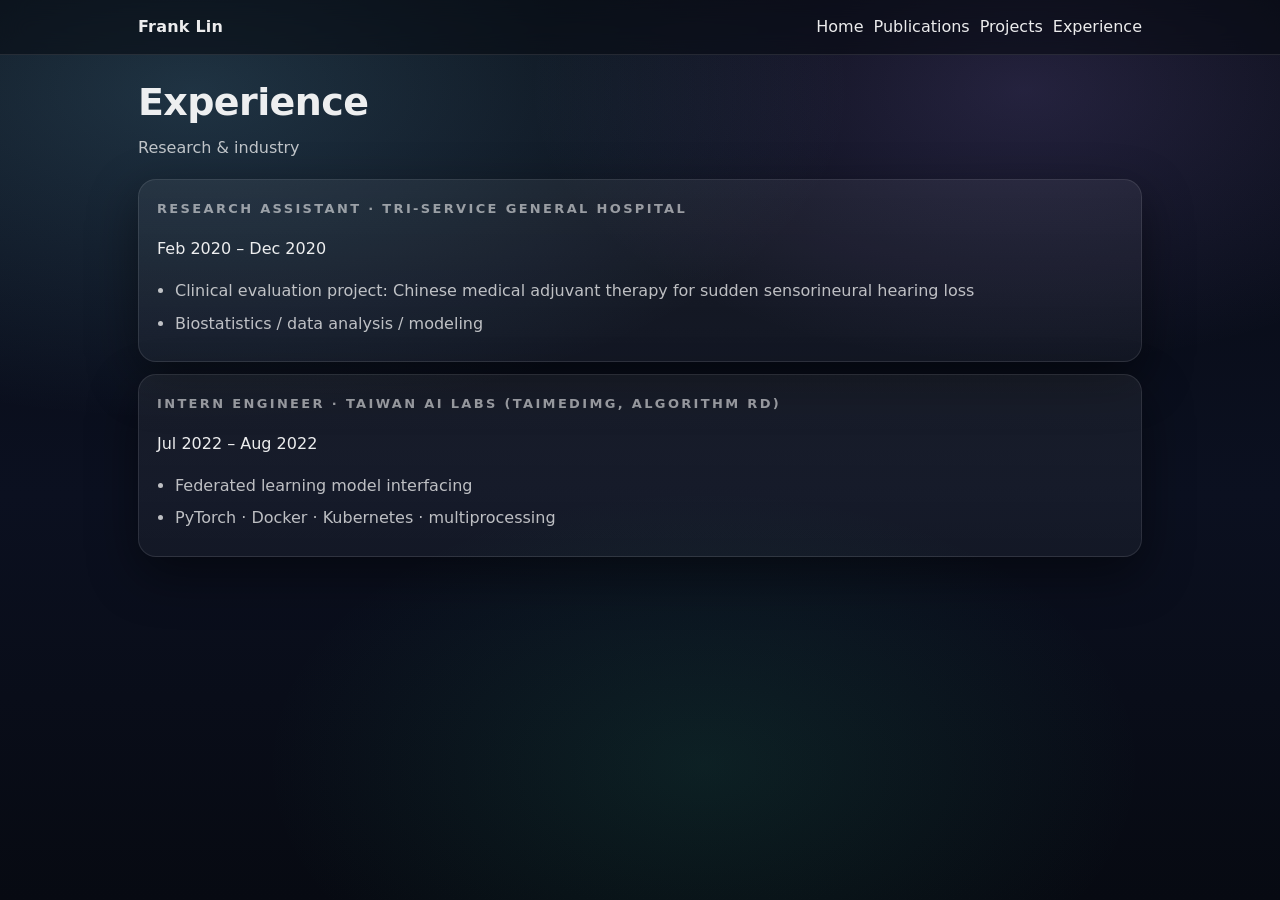
==== experience.html @ 9ced4baa "Add files via upload" ====
<!doctype html>
<html lang="zh-Hant">
<head>
  <meta charset="utf-8" />
  <meta name="viewport" content="width=device-width,initial-scale=1" />
  <title>Experience | Frank Lin</title>
  <link rel="stylesheet" href="assets/style.css" />
</head>
<body>
  <div class="nav">
    <div class="nav-inner">
      <div class="brand">Frank Lin</div>
      <div class="links">
        <a class="badge" href="index.html">Home</a>
        <a class="badge" href="publications.html">Publications</a>
        <a class="badge" href="projects.html">Projects</a>
        <a class="badge" href="experience.html">Experience</a>
      </div>
    </div>
  </div>

  <div class="container">
    <h1 class="h1">Experience</h1>
    <p class="subtitle">Research & industry</p>

    <div class="card">
      <h2>Research Assistant · Tri-Service General Hospital</h2>
      <p class="small">Feb 2020 – Dec 2020</p>
      <ul class="list">
        <li>Clinical evaluation project: Chinese medical adjuvant therapy for sudden sensorineural hearing loss</li>
        <li>Biostatistics / data analysis / modeling</li>
      </ul>
    </div>

    <div style="height:12px"></div>

    <div class="card">
      <h2>Intern Engineer · Taiwan AI Labs (TAIMEDimg, Algorithm RD)</h2>
      <p class="small">Jul 2022 – Aug 2022</p>
      <ul class="list">
        <li>Federated learning model interfacing</li>
        <li>PyTorch · Docker · Kubernetes · multiprocessing</li>
      </ul>
    </div>
  </div>
</body>
</html>
---- assets/style.css ----
:root{
  --bg: #0b1020;
  --panel: rgba(255,255,255,0.06);
  --panel2: rgba(255,255,255,0.04);
  --line: rgba(255,255,255,0.10);
  --text: rgba(255,255,255,0.92);
  --muted: rgba(255,255,255,0.72);
  --muted2: rgba(255,255,255,0.55);
  --shadow: 0 18px 50px rgba(0,0,0,0.45);
  --radius: 18px;
  --accent: #7dd3fc;  /* sky */
  --accent2:#a78bfa;  /* violet */
  --accent3:#34d399;  /* emerald */
}

*{ box-sizing:border-box; }
html,body{ height:100%; }
body{
  margin:0;
  color:var(--text);
  font-family: ui-sans-serif, system-ui, -apple-system, "Noto Sans TC", Segoe UI, Roboto, Arial, sans-serif;
  line-height:1.65;
  background:
    radial-gradient(1200px 600px at 15% 10%, rgba(125, 211, 252, 0.20), transparent 55%),
    radial-gradient(900px 500px at 80% 10%, rgba(167, 139, 250, 0.18), transparent 55%),
    radial-gradient(800px 500px at 55% 85%, rgba(52, 211, 153, 0.10), transparent 55%),
    linear-gradient(180deg, #070a12, var(--bg) 55%, #070a12);
}

a{ color:inherit; text-decoration:none; }
a:hover{ opacity:.92; }

.container{
  max-width: 1040px;
  margin: 0 auto;
  padding: 26px 18px 80px;
}

.nav{
  position: sticky;
  top: 0;
  z-index: 50;
  backdrop-filter: blur(12px);
  background: rgba(7,10,18,0.55);
  border-bottom: 1px solid var(--line);
}
.nav-inner{
  max-width: 1040px;
  margin:0 auto;
  padding: 14px 18px;
  display:flex;
  align-items:center;
  justify-content:space-between;
  gap: 12px;
}
.brand{
  display:flex;
  align-items:center;
  gap: 10px;
  font-weight: 800;
  letter-spacing: .2px;
}
.dot{
  width: 10px;
  height: 10px;
  border-radius: 999px;
  background: linear-gradient(135deg, var(--accent), var(--accent2));
  box-shadow: 0 0 0 4px rgba(125,211,252,0.10);
}

.links{ display:flex; gap:10px; flex-wrap:wrap; }
.pill-link{
  padding: 8px 12px;
  border: 1px solid var(--line);
  background: rgba(255,255,255,0.03);
  border-radius: 999px;
  color: var(--muted);
  transition: transform .12s ease, background .12s ease;
}
.pill-link:hover{
  background: rgba(255,255,255,0.06);
  transform: translateY(-1px);
}

.hero{
  padding: 34px 0 12px;
}
.h1{
  margin:0;
  font-size: 38px;
  line-height: 1.15;
  letter-spacing: -0.6px;
}
.subtitle{
  margin: 10px 0 18px;
  color: var(--muted);
  font-size: 16px;
  max-width: 72ch;
}

.actions{ display:flex; gap:10px; flex-wrap:wrap; margin: 14px 0 0; }
.btn{
  display:inline-flex;
  align-items:center;
  gap: 10px;
  padding: 10px 14px;
  border-radius: 14px;
  border: 1px solid var(--line);
  background: rgba(255,255,255,0.04);
  box-shadow: 0 10px 30px rgba(0,0,0,0.25);
  transition: transform .12s ease, background .12s ease;
  color: var(--text);
}
.btn:hover{ background: rgba(255,255,255,0.06); transform: translateY(-1px); }
.btn.primary{
  background: linear-gradient(135deg, rgba(125,211,252,0.18), rgba(167,139,250,0.18));
  border-color: rgba(125,211,252,0.30);
}
.btn .hint{ color: var(--muted2); font-size: 13px; }

.grid{
  display:grid;
  grid-template-columns: 1.2fr .8fr;
  gap: 14px;
  margin-top: 16px;
}
@media (max-width: 900px){
  .grid{ grid-template-columns: 1fr; }
  .h1{ font-size: 34px; }
}

.card{
  border: 1px solid var(--line);
  border-radius: var(--radius);
  background: linear-gradient(180deg, var(--panel), var(--panel2));
  box-shadow: var(--shadow);
  padding: 18px;
}
.card h2{
  margin: 0 0 10px;
  font-size: 13px;
  letter-spacing: .18em;
  text-transform: uppercase;
  color: var(--muted2);
}

.kv{ display:flex; flex-wrap:wrap; gap:10px; }
.tag{
  padding: 8px 12px;
  border-radius: 999px;
  border: 1px solid var(--line);
  background: rgba(255,255,255,0.03);
  color: var(--muted);
}

.hr{
  height:1px;
  background: var(--line);
  margin: 14px 0;
}

.list{ margin:0; padding-left: 18px; color: var(--muted); }
.list li{ margin: 6px 0; }

.item{
  padding: 12px 12px;
  border-radius: 14px;
  border: 1px solid rgba(255,255,255,0.08);
  background: rgba(255,255,255,0.03);
}
.item b{ color: var(--text); }
.meta{ color: var(--muted2); font-size: 13px; margin-top: 4px; }
.links2{ display:flex; gap:10px; flex-wrap:wrap; margin-top: 10px; }

.footer{
  margin-top: 28px;
  color: var(--muted2);
  font-size: 13px;
  display:flex;
  align-items:center;
  justify-content:space-between;
  gap: 10px;
  flex-wrap:wrap;
}
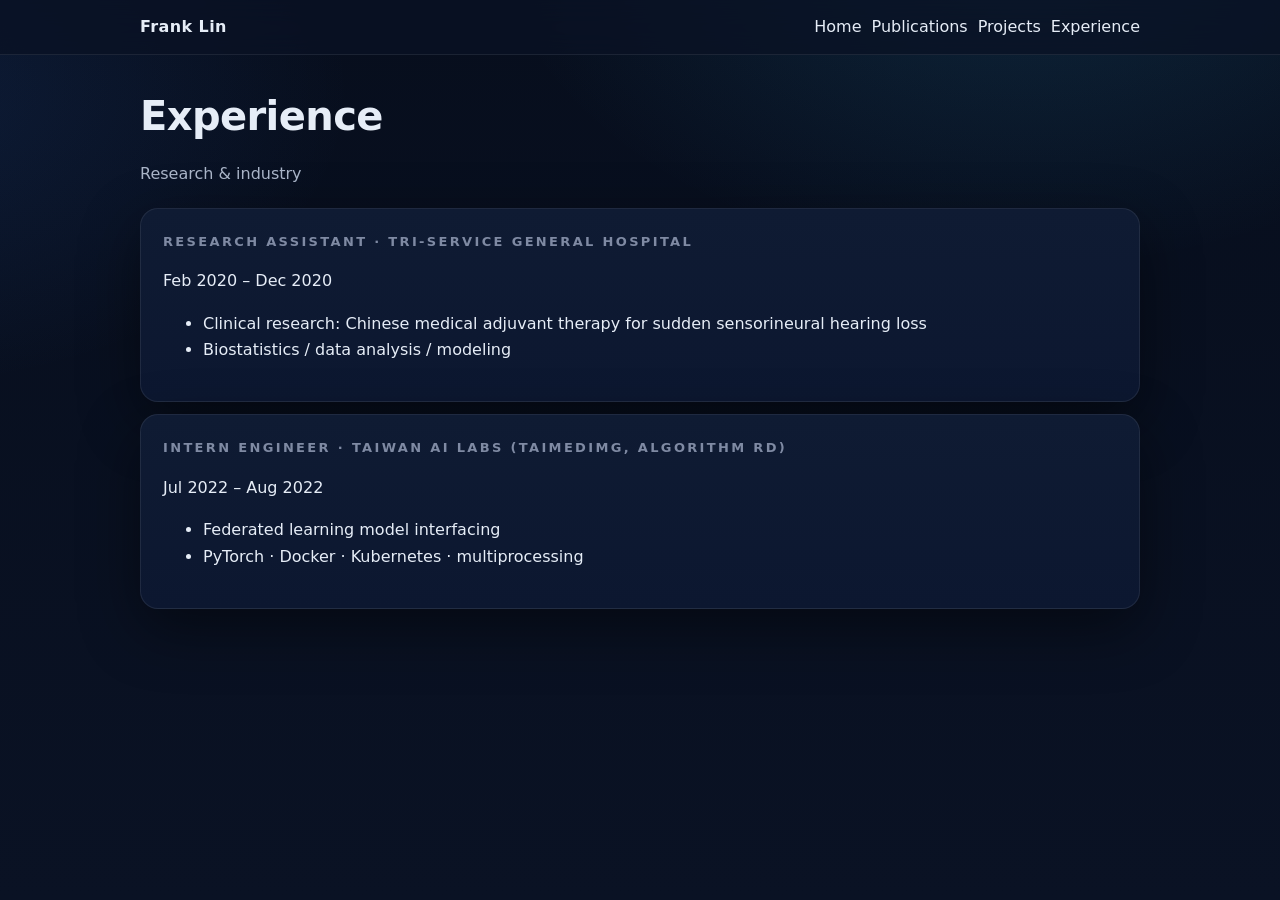
==== commit 2cbba2e6: "Add files via upload" ====
--- a/experience.html
+++ b/experience.html
@@ -27,7 +27,7 @@
       <h2>Research Assistant · Tri-Service General Hospital</h2>
       <p class="small">Feb 2020 – Dec 2020</p>
       <ul class="list">
-        <li>Clinical evaluation project: Chinese medical adjuvant therapy for sudden sensorineural hearing loss</li>
+        <li>Clinical research: Chinese medical adjuvant therapy for sudden sensorineural hearing loss</li>
         <li>Biostatistics / data analysis / modeling</li>
       </ul>
     </div>
--- a/assets/style.css
+++ b/assets/style.css
@@ -1,184 +1,212 @@
+
+
+
 :root{
-  --bg: #0b1020;
-  --panel: rgba(255,255,255,0.06);
-  --panel2: rgba(255,255,255,0.04);
-  --line: rgba(255,255,255,0.10);
-  --text: rgba(255,255,255,0.92);
-  --muted: rgba(255,255,255,0.72);
-  --muted2: rgba(255,255,255,0.55);
-  --shadow: 0 18px 50px rgba(0,0,0,0.45);
-  --radius: 18px;
-  --accent: #7dd3fc;  /* sky */
-  --accent2:#a78bfa;  /* violet */
-  --accent3:#34d399;  /* emerald */
-}
-
-*{ box-sizing:border-box; }
-html,body{ height:100%; }
+  --bg-main:#0a1224;
+  --bg-deep:#070e1d;
+  --panel:#0f1b33;
+  --panel-soft:#0c1730;
+  --line:rgba(255,255,255,0.08);
+
+  --text:#e6edf7;
+  --muted:#a9b4c7;
+  --muted2:#7f8aa3;
+
+  --accent:#3b82f6;     /* blue */
+  --accent-soft:#1e40af;
+  --highlight:#38bdf8;  /* sky */
+
+  --radius:18px;
+  --shadow:0 20px 60px rgba(0,0,0,0.45);
+}
+
+*{box-sizing:border-box}
+html,body{height:100%}
+
 body{
   margin:0;
+  font-family: ui-sans-serif, system-ui, -apple-system, "Noto Sans TC", Segoe UI, Roboto, Arial;
+  line-height:1.65;
   color:var(--text);
-  font-family: ui-sans-serif, system-ui, -apple-system, "Noto Sans TC", Segoe UI, Roboto, Arial, sans-serif;
-  line-height:1.65;
   background:
-    radial-gradient(1200px 600px at 15% 10%, rgba(125, 211, 252, 0.20), transparent 55%),
-    radial-gradient(900px 500px at 80% 10%, rgba(167, 139, 250, 0.18), transparent 55%),
-    radial-gradient(800px 500px at 55% 85%, rgba(52, 211, 153, 0.10), transparent 55%),
-    linear-gradient(180deg, #070a12, var(--bg) 55%, #070a12);
-}
-
-a{ color:inherit; text-decoration:none; }
-a:hover{ opacity:.92; }
+    radial-gradient(900px 600px at 80% -10%, rgba(56,189,248,0.15), transparent 60%),
+    radial-gradient(800px 500px at -10% 10%, rgba(59,130,246,0.12), transparent 60%),
+    linear-gradient(180deg, var(--bg-deep), var(--bg-main));
+}
+
+a{color:inherit;text-decoration:none}
+a:hover{opacity:.9}
 
 .container{
-  max-width: 1040px;
-  margin: 0 auto;
-  padding: 26px 18px 80px;
+  max-width:1040px;
+  margin:0 auto;
+  padding:28px 20px 80px;
 }
 
 .nav{
-  position: sticky;
-  top: 0;
-  z-index: 50;
-  backdrop-filter: blur(12px);
-  background: rgba(7,10,18,0.55);
-  border-bottom: 1px solid var(--line);
-}
+  position:sticky;
+  top:0;
+  z-index:100;
+  backdrop-filter:blur(14px);
+  background:rgba(10,18,36,0.75);
+  border-bottom:1px solid var(--line);
+}
+
 .nav-inner{
-  max-width: 1040px;
+  max-width:1040px;
   margin:0 auto;
-  padding: 14px 18px;
+  padding:14px 20px;
   display:flex;
   align-items:center;
   justify-content:space-between;
-  gap: 12px;
-}
+}
+
 .brand{
+  font-weight:700;
+  letter-spacing:.4px;
   display:flex;
   align-items:center;
-  gap: 10px;
-  font-weight: 800;
-  letter-spacing: .2px;
-}
-.dot{
-  width: 10px;
-  height: 10px;
-  border-radius: 999px;
-  background: linear-gradient(135deg, var(--accent), var(--accent2));
-  box-shadow: 0 0 0 4px rgba(125,211,252,0.10);
-}
-
-.links{ display:flex; gap:10px; flex-wrap:wrap; }
+  gap:10px;
+}
+
+.brand-dot{
+  width:9px;
+  height:9px;
+  border-radius:50%;
+  background:linear-gradient(135deg,var(--accent),var(--highlight));
+  box-shadow:0 0 0 5px rgba(59,130,246,0.15);
+}
+
+.links{
+  display:flex;
+  gap:10px;
+  flex-wrap:wrap;
+}
+
 .pill-link{
-  padding: 8px 12px;
-  border: 1px solid var(--line);
-  background: rgba(255,255,255,0.03);
-  border-radius: 999px;
-  color: var(--muted);
-  transition: transform .12s ease, background .12s ease;
-}
+  padding:7px 12px;
+  border-radius:999px;
+  border:1px solid var(--line);
+  background:rgba(255,255,255,0.03);
+  color:var(--muted);
+  transition:all .15s ease;
+}
+
 .pill-link:hover{
-  background: rgba(255,255,255,0.06);
-  transform: translateY(-1px);
+  background:rgba(59,130,246,0.15);
+  border-color:rgba(59,130,246,0.35);
+  color:var(--text);
 }
 
 .hero{
-  padding: 34px 0 12px;
-}
+  padding:40px 0 20px;
+}
+
 .h1{
+  font-size:40px;
   margin:0;
-  font-size: 38px;
-  line-height: 1.15;
-  letter-spacing: -0.6px;
-}
+  letter-spacing:-.6px;
+}
+
 .subtitle{
-  margin: 10px 0 18px;
-  color: var(--muted);
-  font-size: 16px;
-  max-width: 72ch;
-}
-
-.actions{ display:flex; gap:10px; flex-wrap:wrap; margin: 14px 0 0; }
+  margin:12px 0 20px;
+  color:var(--muted);
+  max-width:70ch;
+}
+
+.actions{
+  display:flex;
+  gap:12px;
+  flex-wrap:wrap;
+}
+
 .btn{
-  display:inline-flex;
-  align-items:center;
-  gap: 10px;
-  padding: 10px 14px;
-  border-radius: 14px;
-  border: 1px solid var(--line);
-  background: rgba(255,255,255,0.04);
-  box-shadow: 0 10px 30px rgba(0,0,0,0.25);
-  transition: transform .12s ease, background .12s ease;
-  color: var(--text);
-}
-.btn:hover{ background: rgba(255,255,255,0.06); transform: translateY(-1px); }
+  padding:10px 16px;
+  border-radius:14px;
+  border:1px solid var(--line);
+  background:var(--panel);
+  box-shadow:var(--shadow);
+  transition:all .15s ease;
+}
+
+.btn:hover{
+  transform:translateY(-2px);
+  background:var(--panel-soft);
+}
+
 .btn.primary{
-  background: linear-gradient(135deg, rgba(125,211,252,0.18), rgba(167,139,250,0.18));
-  border-color: rgba(125,211,252,0.30);
-}
-.btn .hint{ color: var(--muted2); font-size: 13px; }
+  background:linear-gradient(135deg,var(--accent),var(--accent-soft));
+  border:none;
+  color:white;
+}
 
 .grid{
   display:grid;
-  grid-template-columns: 1.2fr .8fr;
-  gap: 14px;
-  margin-top: 16px;
-}
-@media (max-width: 900px){
-  .grid{ grid-template-columns: 1fr; }
-  .h1{ font-size: 34px; }
+  grid-template-columns:1.2fr .8fr;
+  gap:18px;
+  margin-top:18px;
+}
+
+@media(max-width:900px){
+  .grid{grid-template-columns:1fr}
+  .h1{font-size:34px}
 }
 
 .card{
-  border: 1px solid var(--line);
-  border-radius: var(--radius);
-  background: linear-gradient(180deg, var(--panel), var(--panel2));
-  box-shadow: var(--shadow);
-  padding: 18px;
-}
+  border-radius:var(--radius);
+  border:1px solid var(--line);
+  background:linear-gradient(180deg,var(--panel),var(--panel-soft));
+  padding:22px;
+  box-shadow:var(--shadow);
+}
+
 .card h2{
-  margin: 0 0 10px;
-  font-size: 13px;
-  letter-spacing: .18em;
-  text-transform: uppercase;
-  color: var(--muted2);
-}
-
-.kv{ display:flex; flex-wrap:wrap; gap:10px; }
+  margin:0 0 12px;
+  font-size:13px;
+  letter-spacing:.18em;
+  text-transform:uppercase;
+  color:var(--muted2);
+}
+
 .tag{
-  padding: 8px 12px;
-  border-radius: 999px;
-  border: 1px solid var(--line);
-  background: rgba(255,255,255,0.03);
-  color: var(--muted);
-}
-
-.hr{
-  height:1px;
-  background: var(--line);
-  margin: 14px 0;
-}
-
-.list{ margin:0; padding-left: 18px; color: var(--muted); }
-.list li{ margin: 6px 0; }
+  display:inline-block;
+  padding:7px 12px;
+  border-radius:999px;
+  border:1px solid var(--line);
+  background:rgba(59,130,246,0.12);
+  color:var(--muted);
+  margin:4px 6px 0 0;
+}
 
 .item{
-  padding: 12px 12px;
-  border-radius: 14px;
-  border: 1px solid rgba(255,255,255,0.08);
-  background: rgba(255,255,255,0.03);
-}
-.item b{ color: var(--text); }
-.meta{ color: var(--muted2); font-size: 13px; margin-top: 4px; }
-.links2{ display:flex; gap:10px; flex-wrap:wrap; margin-top: 10px; }
+  padding:14px;
+  border-radius:14px;
+  border:1px solid rgba(255,255,255,0.06);
+  background:rgba(255,255,255,0.02);
+}
+
+.item b{
+  color:var(--text);
+}
+
+.meta{
+  color:var(--muted2);
+  font-size:13px;
+  margin-top:6px;
+}
+
+.links2{
+  margin-top:10px;
+  display:flex;
+  gap:10px;
+  flex-wrap:wrap;
+}
 
 .footer{
-  margin-top: 28px;
-  color: var(--muted2);
-  font-size: 13px;
-  display:flex;
-  align-items:center;
+  margin-top:30px;
+  color:var(--muted2);
+  font-size:13px;
+  display:flex;
   justify-content:space-between;
-  gap: 10px;
   flex-wrap:wrap;
 }
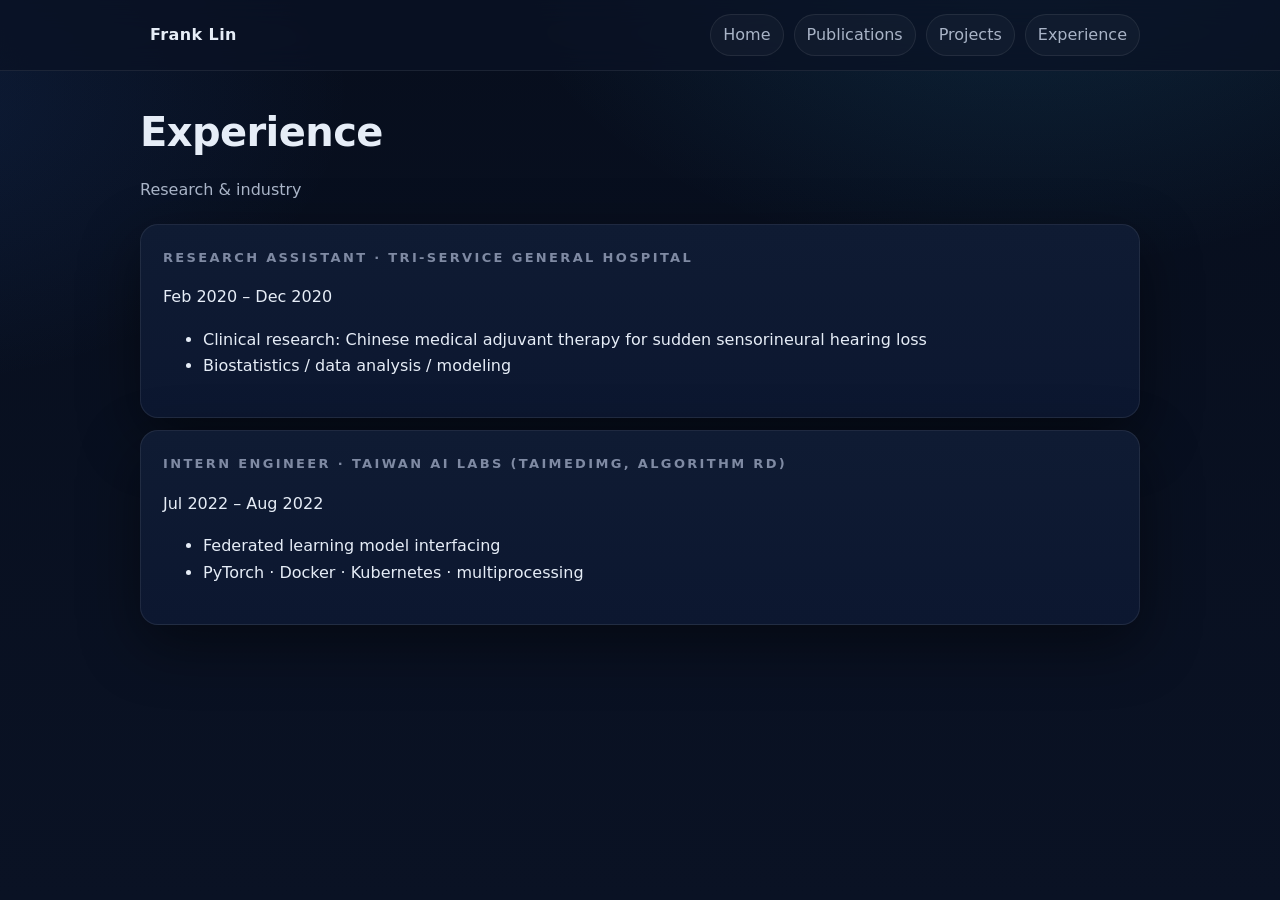
==== commit 6d8ff1fd: "Add files via upload" ====
--- a/experience.html
+++ b/experience.html
@@ -9,12 +9,12 @@
 <body>
   <div class="nav">
     <div class="nav-inner">
-      <div class="brand">Frank Lin</div>
+      <div class="brand"><span class="dot"></span> Frank Lin</div>
       <div class="links">
-        <a class="badge" href="index.html">Home</a>
-        <a class="badge" href="publications.html">Publications</a>
-        <a class="badge" href="projects.html">Projects</a>
-        <a class="badge" href="experience.html">Experience</a>
+        <a class="pill-link" href="index.html">Home</a>
+        <a class="pill-link" href="publications.html">Publications</a>
+        <a class="pill-link" href="projects.html">Projects</a>
+        <a class="pill-link" href="experience.html">Experience</a>
       </div>
     </div>
   </div>
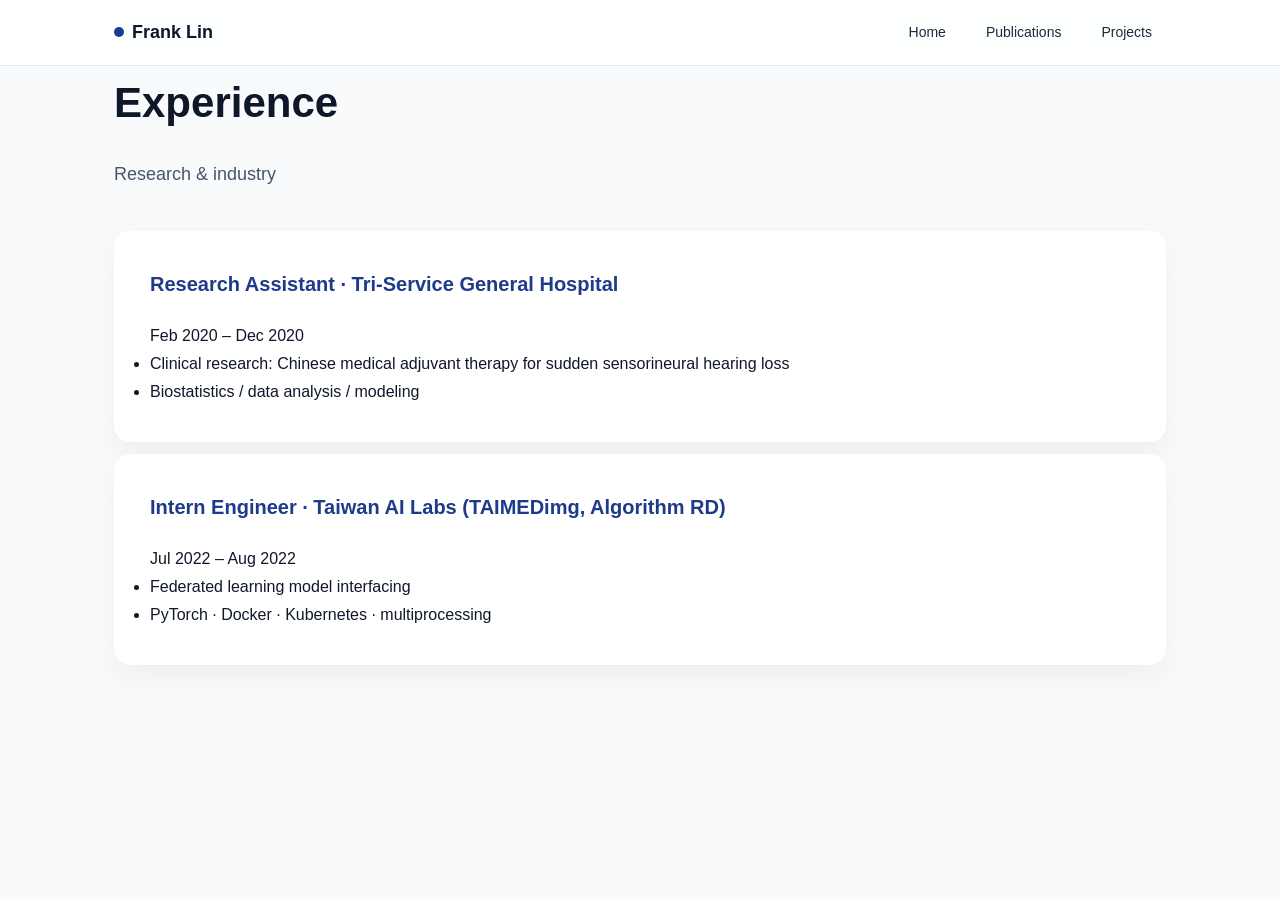
==== commit 96e31dc1: "Add files via upload" ====
--- a/experience.html
+++ b/experience.html
@@ -14,7 +14,7 @@
         <a class="pill-link" href="index.html">Home</a>
         <a class="pill-link" href="publications.html">Publications</a>
         <a class="pill-link" href="projects.html">Projects</a>
-        <a class="pill-link" href="experience.html">Experience</a>
+        <!-- <a class="pill-link" href="experience.html">Experience</a> -->
       </div>
     </div>
   </div>
--- a/assets/style.css
+++ b/assets/style.css
@@ -1,212 +1,380 @@
-
-
-
-:root{
-  --bg-main:#0a1224;
-  --bg-deep:#070e1d;
-  --panel:#0f1b33;
-  --panel-soft:#0c1730;
-  --line:rgba(255,255,255,0.08);
-
-  --text:#e6edf7;
-  --muted:#a9b4c7;
-  --muted2:#7f8aa3;
-
-  --accent:#3b82f6;     /* blue */
-  --accent-soft:#1e40af;
-  --highlight:#38bdf8;  /* sky */
-
-  --radius:18px;
-  --shadow:0 20px 60px rgba(0,0,0,0.45);
-}
-
-*{box-sizing:border-box}
-html,body{height:100%}
-
-body{
-  margin:0;
-  font-family: ui-sans-serif, system-ui, -apple-system, "Noto Sans TC", Segoe UI, Roboto, Arial;
-  line-height:1.65;
-  color:var(--text);
-  background:
-    radial-gradient(900px 600px at 80% -10%, rgba(56,189,248,0.15), transparent 60%),
-    radial-gradient(800px 500px at -10% 10%, rgba(59,130,246,0.12), transparent 60%),
-    linear-gradient(180deg, var(--bg-deep), var(--bg-main));
-}
-
-a{color:inherit;text-decoration:none}
-a:hover{opacity:.9}
-
-.container{
-  max-width:1040px;
-  margin:0 auto;
-  padding:28px 20px 80px;
-}
-
-.nav{
-  position:sticky;
-  top:0;
-  z-index:100;
-  backdrop-filter:blur(14px);
-  background:rgba(10,18,36,0.75);
-  border-bottom:1px solid var(--line);
-}
-
-.nav-inner{
-  max-width:1040px;
-  margin:0 auto;
-  padding:14px 20px;
-  display:flex;
-  align-items:center;
-  justify-content:space-between;
-}
-
-.brand{
-  font-weight:700;
-  letter-spacing:.4px;
-  display:flex;
-  align-items:center;
-  gap:10px;
-}
-
-.brand-dot{
-  width:9px;
-  height:9px;
-  border-radius:50%;
-  background:linear-gradient(135deg,var(--accent),var(--highlight));
-  box-shadow:0 0 0 5px rgba(59,130,246,0.15);
-}
-
-.links{
-  display:flex;
-  gap:10px;
-  flex-wrap:wrap;
-}
-
-.pill-link{
-  padding:7px 12px;
-  border-radius:999px;
-  border:1px solid var(--line);
-  background:rgba(255,255,255,0.03);
-  color:var(--muted);
-  transition:all .15s ease;
-}
-
-.pill-link:hover{
-  background:rgba(59,130,246,0.15);
-  border-color:rgba(59,130,246,0.35);
-  color:var(--text);
-}
-
-.hero{
-  padding:40px 0 20px;
-}
-
-.h1{
-  font-size:40px;
-  margin:0;
-  letter-spacing:-.6px;
-}
-
-.subtitle{
-  margin:12px 0 20px;
-  color:var(--muted);
-  max-width:70ch;
-}
-
-.actions{
-  display:flex;
-  gap:12px;
-  flex-wrap:wrap;
-}
-
-.btn{
-  padding:10px 16px;
-  border-radius:14px;
-  border:1px solid var(--line);
-  background:var(--panel);
-  box-shadow:var(--shadow);
-  transition:all .15s ease;
-}
-
-.btn:hover{
-  transform:translateY(-2px);
-  background:var(--panel-soft);
-}
-
-.btn.primary{
-  background:linear-gradient(135deg,var(--accent),var(--accent-soft));
-  border:none;
-  color:white;
-}
-
-.grid{
-  display:grid;
-  grid-template-columns:1.2fr .8fr;
-  gap:18px;
-  margin-top:18px;
-}
-
-@media(max-width:900px){
-  .grid{grid-template-columns:1fr}
-  .h1{font-size:34px}
-}
-
-.card{
-  border-radius:var(--radius);
-  border:1px solid var(--line);
-  background:linear-gradient(180deg,var(--panel),var(--panel-soft));
-  padding:22px;
-  box-shadow:var(--shadow);
-}
-
-.card h2{
-  margin:0 0 12px;
-  font-size:13px;
-  letter-spacing:.18em;
-  text-transform:uppercase;
-  color:var(--muted2);
-}
-
-.tag{
-  display:inline-block;
-  padding:7px 12px;
-  border-radius:999px;
-  border:1px solid var(--line);
-  background:rgba(59,130,246,0.12);
-  color:var(--muted);
-  margin:4px 6px 0 0;
-}
-
-.item{
-  padding:14px;
-  border-radius:14px;
-  border:1px solid rgba(255,255,255,0.06);
-  background:rgba(255,255,255,0.02);
-}
-
-.item b{
-  color:var(--text);
-}
-
-.meta{
-  color:var(--muted2);
-  font-size:13px;
-  margin-top:6px;
-}
-
-.links2{
-  margin-top:10px;
-  display:flex;
-  gap:10px;
-  flex-wrap:wrap;
-}
-
-.footer{
-  margin-top:30px;
-  color:var(--muted2);
-  font-size:13px;
-  display:flex;
-  justify-content:space-between;
-  flex-wrap:wrap;
+/* ===============================
+   Base Reset
+================================ */
+* {
+  margin: 0;
+  padding: 0;
+  box-sizing: border-box;
+}
+
+html {
+  scroll-behavior: smooth;
+}
+
+
+body {
+  font-family: -apple-system, BlinkMacSystemFont, "Segoe UI",
+               Roboto, "Helvetica Neue", Arial, sans-serif;
+  background: #f8fafc;
+  color: #0f172a;
+  line-height: 1.75;
+}
+
+/* =====================================
+   Layout
+===================================== */
+.container {
+  max-width: 1100px;
+  margin: 0 auto;
+  padding: 0 24px 100px 24px;
+}
+
+.section-block {
+  margin-top: 120px;
+}
+
+.section {
+  margin-top: 160px;
+}
+
+.section-title {
+  font-size: 30px;
+  font-weight: 700;
+  margin-bottom: 70px;
+  position: relative;
+  display: inline-block;
+}
+
+.section-title::after {
+  content: "";
+  position: absolute;
+  left: 0;
+  bottom: -12px;
+  width: 70%;
+  height: 4px;
+  background: #1e3a8a;
+  border-radius: 2px;
+}
+
+/* =====================================
+   Navbar
+===================================== */
+.nav {
+  position: sticky;
+  top: 0;
+  background: rgba(255,255,255,0.85);
+  backdrop-filter: blur(12px);
+  border-bottom: 1px solid #e2e8f0;
+  z-index: 1000;
+}
+
+.nav-inner {
+  max-width: 1100px;
+  margin: 0 auto;
+  padding: 14px 24px;
+  display: flex;
+  justify-content: space-between;
+  align-items: center;
+}
+
+.brand {
+  font-weight: 700;
+  font-size: 18px;
+  display: flex;
+  align-items: center;
+  gap: 8px;
+}
+
+.dot {
+  width: 10px;
+  height: 10px;
+  background: #1e3a8a;
+  border-radius: 50%;
+}
+
+.links {
+  display: flex;
+  gap: 12px;
+}
+
+.pill-link {
+  text-decoration: none;
+  padding: 6px 14px;
+  font-size: 14px;
+  border-radius: 20px;
+  color: #1e293b;
+  transition: 0.25s ease;
+}
+
+.pill-link:hover {
+  background: #e0e7ff;
+  color: #1e3a8a;
+}
+
+/* =====================================
+   Hero
+===================================== */
+.hero {
+  padding: 150px 0 110px 0;
+  text-align: center;
+  background: linear-gradient(to bottom, #eef2ff, #f8fafc);
+}
+
+.h1 {
+  font-size: 42px;
+  font-weight: 800;
+  margin-bottom: 20px;
+}
+
+.subtitle {
+  font-size: 18px;
+  color: #475569;
+  margin-bottom: 40px;
+}
+
+/* Buttons */
+.actions {
+  display: flex;
+  justify-content: center;
+  gap: 16px;
+  flex-wrap: wrap;
+}
+
+.btn {
+  padding: 10px 22px;
+  border-radius: 30px;
+  border: 1px solid #cbd5e1;
+  text-decoration: none;
+  font-size: 14px;
+  color: #1e293b;
+  transition: 0.25s ease;
+}
+
+.btn:hover {
+  background: #e2e8f0;
+}
+
+.btn.primary {
+  background: #1e3a8a;
+  color: #ffffff;
+  border: none;
+}
+
+.btn.primary:hover {
+  background: #1d4ed8;
+}
+
+.hint {
+  font-size: 12px;
+  opacity: 0.6;
+  margin-left: 6px;
+}
+
+/* =====================================
+   Grid & Cards
+===================================== */
+.grid {
+  width: 100%;
+  display: grid;
+  grid-template-columns: repeat(auto-fit, minmax(340px, 1fr));
+  gap: 40px;
+}
+
+.card {
+  background: #ffffff;
+  padding: 36px;
+  border-radius: 16px;
+  box-shadow: 0 12px 30px rgba(0, 0, 0, 0.05);
+  transition: transform 0.3s ease;
+}
+
+.card:hover {
+  transform: translateY(-6px);
+}
+
+.card h2 {
+  font-size: 20px;
+  margin-bottom: 20px;
+  color: #1e3a8a;
+}
+
+.meta {
+  font-size: 14px;
+  color: #475569;
+}
+
+.hr {
+  margin: 30px 0;
+  height: 1px;
+  background: #e2e8f0;
+}
+
+.tag {
+  display: inline-block;
+  background: #e0e7ff;
+  color: #1e3a8a;
+  padding: 6px 12px;
+  border-radius: 20px;
+  font-size: 12px;
+  margin: 6px 6px 0 0;
+}
+
+/* =====================================
+   Experience Group
+===================================== */
+.exp-group {
+  margin-bottom: 120px;
+}
+
+.exp-group-title {
+  font-size: 22px;
+  margin-bottom: 50px;
+  color: #1e3a8a;
+  padding-left: 14px;
+  position: relative;
+}
+
+.exp-group-title::before {
+  content: "";
+  position: absolute;
+  left: 0;
+  top: 8px;
+  width: 4px;
+  height: 18px;
+  background: #1e3a8a;
+  border-radius: 2px;
+}
+
+/* =====================================
+   Timeline
+===================================== */
+.timeline {
+  position: relative;
+  padding-left: 50px;
+}
+
+.timeline::before {
+  content: "";
+  position: absolute;
+  left: 20px;
+  top: 0;
+  width: 3px;
+  height: 100%;
+  background: linear-gradient(to bottom, #1e3a8a, #60a5fa);
+}
+
+.timeline-item {
+  position: relative;
+  margin-bottom: 60px;
+}
+
+.timeline-item::before {
+  content: "";
+  position: absolute;
+  left: -32px;
+  top: 8px;
+  width: 16px;
+  height: 16px;
+  background: #1e3a8a;
+  border-radius: 50%;
+  border: 3px solid #ffffff;
+  box-shadow: 0 0 0 4px #bfdbfe;
+}
+
+.timeline-content {
+  background: #ffffff;
+  padding: 26px;
+  border-radius: 14px;
+  box-shadow: 0 8px 24px rgba(0, 0, 0, 0.04);
+}
+
+.timeline-content h3 {
+  margin-bottom: 6px;
+  color: #1e3a8a;
+}
+
+.timeline-date {
+  display: block;
+  font-size: 13px;
+  font-weight: 600;
+  color: #64748b;
+  margin-bottom: 14px;
+}
+
+/* =====================================
+   Footer
+===================================== */
+.footer {
+  margin-top: 160px;
+  padding-top: 50px;
+  border-top: 1px solid #e2e8f0;
+  display: flex;
+  justify-content: space-between;
+  flex-wrap: wrap;
+  gap: 12px;
+  font-size: 14px;
+  color: #64748b;
+}
+
+
+/* =====================================
+   Publications
+===================================== */
+
+.pub-wrapper {
+  margin-top: 80px;
+}
+
+.pub-item {
+  position: relative;
+  padding: 28px 28px 28px 40px;
+  margin-bottom: 50px;
+  background: #ffffff;
+  border-radius: 14px;
+  box-shadow: 0 10px 28px rgba(0,0,0,0.04);
+  transition: transform 0.25s ease;
+}
+
+.pub-item:hover {
+  transform: translateY(-4px);
+}
+
+/* 左側藍線 */
+.pub-item::before {
+  content: "";
+  position: absolute;
+  left: 0;
+  top: 24px;
+  width: 4px;
+  height: calc(100% - 48px);
+  background: linear-gradient(to bottom, #1e3a8a, #60a5fa);
+  border-radius: 2px;
+}
+
+.pub-title {
+  font-size: 18px;
+  font-weight: 700;
+  margin-bottom: 10px;
+  line-height: 1.5;
+  color: #0f172a;
+}
+
+.pub-venue {
+  font-size: 14px;
+  font-weight: 600;
+  color: #1e3a8a;
+  margin-bottom: 8px;
+}
+
+.pub-authors {
+  font-size: 14px;
+  color: #475569;
+  margin-bottom: 14px;
+  line-height: 1.6;
+}
+
+.pub-links {
+  display: flex;
+  gap: 12px;
+  flex-wrap: wrap;
 }
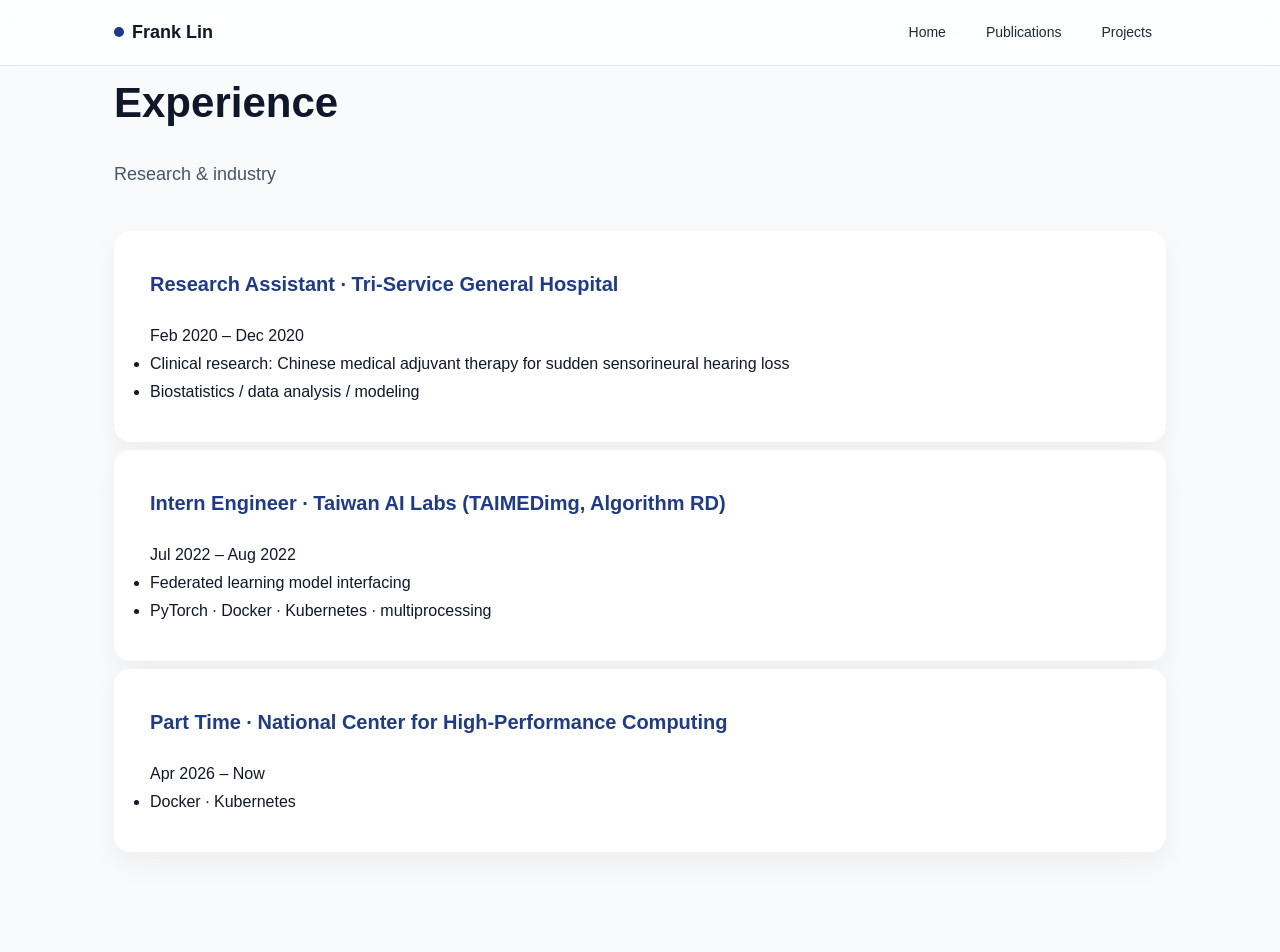
==== commit a408f2db: "update exp" ====
--- a/experience.html
+++ b/experience.html
@@ -32,7 +32,7 @@
       </ul>
     </div>
 
-    <div style="height:12px"></div>
+    <div style="height:8px"></div>
 
     <div class="card">
       <h2>Intern Engineer · Taiwan AI Labs (TAIMEDimg, Algorithm RD)</h2>
@@ -42,6 +42,19 @@
         <li>PyTorch · Docker · Kubernetes · multiprocessing</li>
       </ul>
     </div>
+
+    <div style="height:8px"></div>
+
+    <div class="card">
+      <h2>Part Time · National Center for High-Performance Computing</h2>
+      <p class="small">Apr 2026 – Now</p>
+      <ul class="list">
+        <!-- <li>Federated learning model interfacing</li> -->
+        <li>Docker · Kubernetes</li>
+      </ul>
+    </div>
+
+
   </div>
 </body>
 </html>
--- a/assets/style.css
+++ b/assets/style.css
@@ -30,11 +30,11 @@
 }
 
 .section-block {
-  margin-top: 120px;
+  margin-top: 30px;
 }
 
 .section {
-  margin-top: 160px;
+  margin-top: 40px;
 }
 
 .section-title {
@@ -223,7 +223,7 @@
    Experience Group
 ===================================== */
 .exp-group {
-  margin-bottom: 120px;
+  margin-bottom: 30px;
 }
 
 .exp-group-title {
@@ -265,7 +265,7 @@
 
 .timeline-item {
   position: relative;
-  margin-bottom: 60px;
+  margin-bottom: 40px;
 }
 
 .timeline-item::before {
@@ -328,7 +328,7 @@
 .pub-item {
   position: relative;
   padding: 28px 28px 28px 40px;
-  margin-bottom: 50px;
+  margin-bottom: 20px;
   background: #ffffff;
   border-radius: 14px;
   box-shadow: 0 10px 28px rgba(0,0,0,0.04);
@@ -377,4 +377,61 @@
   display: flex;
   gap: 12px;
   flex-wrap: wrap;
+}
+
+
+/* =====================================
+   Highlights
+===================================== */
+
+.highlight-list {
+  display: flex;
+  flex-direction: column;
+  gap: 22px;
+  margin-top: 10px;
+}
+
+.highlight-item {
+  position: relative;
+  padding: 18px 20px 18px 26px;
+  border-radius: 12px;
+  background: #f1f5f9;
+  transition: all 0.25s ease;
+}
+
+.highlight-item:hover {
+  background: #e2e8f0;
+  transform: translateY(-3px);
+}
+
+/* 左側藍色標記線 */
+.highlight-item::before {
+  content: "";
+  position: absolute;
+  left: 0;
+  top: 16px;
+  width: 4px;
+  height: calc(100% - 32px);
+  background: #1e3a8a;
+  border-radius: 2px;
+}
+
+.highlight-title {
+  font-weight: 600;
+  font-size: 15px;
+  color: #0f172a;
+  margin-bottom: 6px;
+}
+
+.highlight-meta {
+  font-size: 13px;
+  color: #475569;
+  margin-bottom: 8px;
+  line-height: 1.6;
+}
+
+.highlight-links {
+  display: flex;
+  gap: 10px;
+  flex-wrap: wrap;
 }
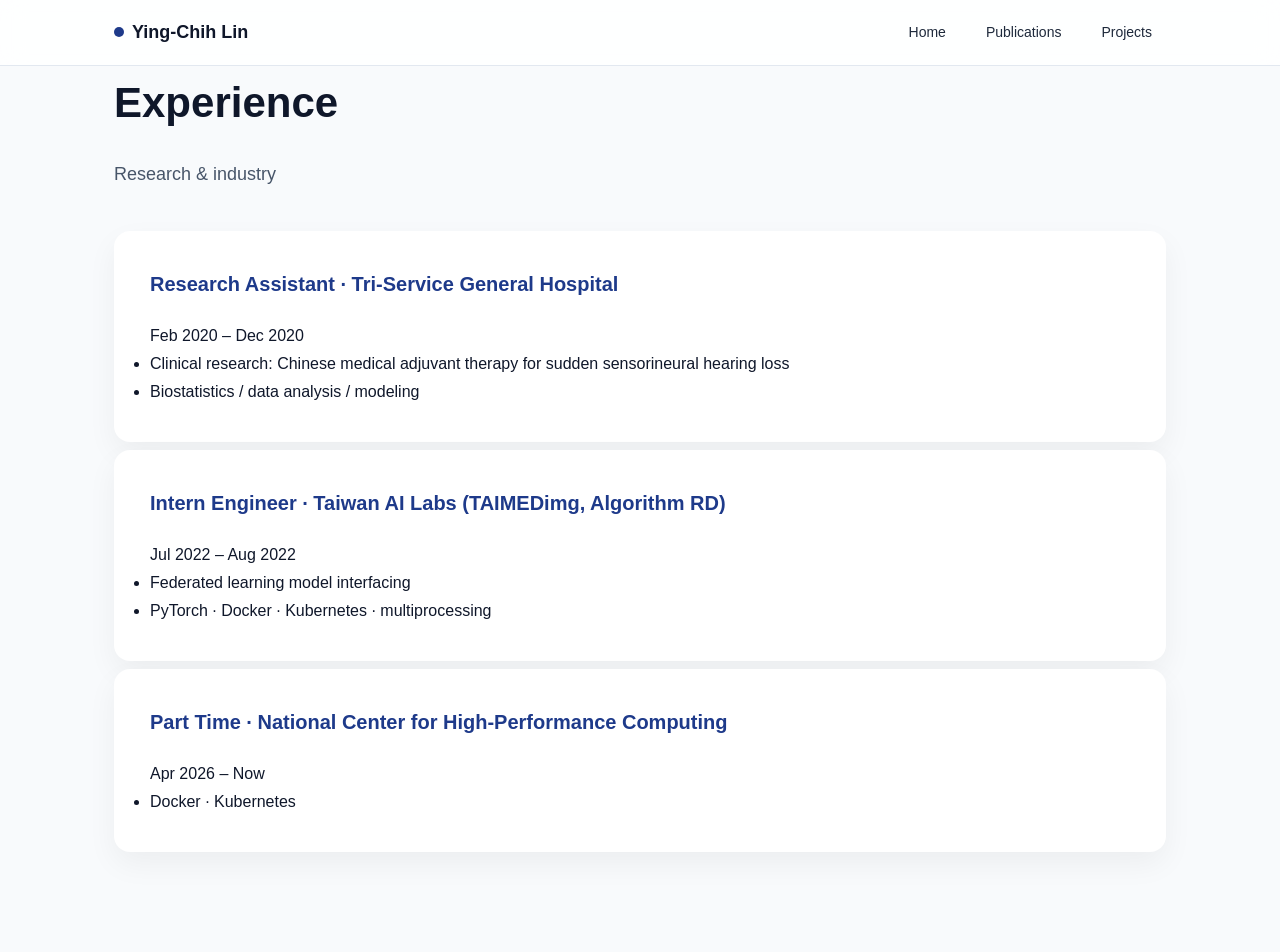
==== commit f3a51320: "Rename display name to Ying-Chih Lin and mark equal contribution on MICCAI paper Co-Authored-By: Cla" ====
--- a/experience.html
+++ b/experience.html
@@ -3,13 +3,13 @@
 <head>
   <meta charset="utf-8" />
   <meta name="viewport" content="width=device-width,initial-scale=1" />
-  <title>Experience | Frank Lin</title>
+  <title>Experience | Ying-Chih Lin</title>
   <link rel="stylesheet" href="assets/style.css" />
 </head>
 <body>
   <div class="nav">
     <div class="nav-inner">
-      <div class="brand"><span class="dot"></span> Frank Lin</div>
+      <div class="brand"><span class="dot"></span> Ying-Chih Lin</div>
       <div class="links">
         <a class="pill-link" href="index.html">Home</a>
         <a class="pill-link" href="publications.html">Publications</a>
--- a/assets/style.css
+++ b/assets/style.css
@@ -40,7 +40,7 @@
 .section-title {
   font-size: 30px;
   font-weight: 700;
-  margin-bottom: 70px;
+  margin-bottom: 40px;
   position: relative;
   display: inline-block;
 }
@@ -198,15 +198,39 @@
   color: #1e3a8a;
 }
 
+/* Full-width card (不分欄) */
+.card-full {
+  background: #ffffff;
+  padding: 36px;
+  border-radius: 16px;
+  box-shadow: 0 12px 30px rgba(0, 0, 0, 0.05);
+  transition: transform 0.3s ease;
+}
+
+.card-full:hover {
+  transform: translateY(-6px);
+}
+
+.card-full h2 {
+  font-size: 20px;
+  margin-bottom: 20px;
+  color: #1e3a8a;
+}
+
 .meta {
   font-size: 14px;
   color: #475569;
+  margin-bottom: 16px;
 }
 
 .hr {
   margin: 30px 0;
   height: 1px;
   background: #e2e8f0;
+}
+
+.kv {
+  margin-top: 16px;
 }
 
 .tag {
@@ -265,7 +289,7 @@
 
 .timeline-item {
   position: relative;
-  margin-bottom: 40px;
+  margin-bottom: 20px;
 }
 
 .timeline-item::before {
@@ -381,57 +405,80 @@
 
 
 /* =====================================
-   Highlights
-===================================== */
-
-.highlight-list {
+   News Section
+===================================== */
+
+.news-list {
   display: flex;
   flex-direction: column;
-  gap: 22px;
+  gap: 24px;
   margin-top: 10px;
 }
 
-.highlight-item {
-  position: relative;
-  padding: 18px 20px 18px 26px;
+.news-item {
+  display: flex;
+  gap: 20px;
+  position: relative;
+}
+
+.news-date {
+  flex-shrink: 0;
+  width: 80px;
+  font-size: 13px;
+  font-weight: 600;
+  color: #64748b;
+  padding-top: 2px;
+}
+
+.news-content {
+  flex: 1;
+  position: relative;
+  padding: 16px 20px 16px 24px;
   border-radius: 12px;
+  background: #f8fafc;
+  transition: all 0.25s ease;
+}
+
+.news-content:hover {
   background: #f1f5f9;
-  transition: all 0.25s ease;
-}
-
-.highlight-item:hover {
-  background: #e2e8f0;
-  transform: translateY(-3px);
+  transform: translateX(4px);
 }
 
 /* 左側藍色標記線 */
-.highlight-item::before {
+.news-content::before {
   content: "";
   position: absolute;
   left: 0;
-  top: 16px;
+  top: 14px;
   width: 4px;
-  height: calc(100% - 32px);
+  height: calc(100% - 28px);
   background: #1e3a8a;
   border-radius: 2px;
 }
 
-.highlight-title {
+.news-title {
   font-weight: 600;
   font-size: 15px;
   color: #0f172a;
-  margin-bottom: 6px;
-}
-
-.highlight-meta {
+  margin-bottom: 8px;
+  line-height: 1.5;
+}
+
+.news-desc {
   font-size: 13px;
-  color: #475569;
-  margin-bottom: 8px;
+  color: #64748b;
+  margin-bottom: 10px;
   line-height: 1.6;
-}
-
-.highlight-links {
+  font-style: italic;
+}
+
+.news-links {
   display: flex;
   gap: 10px;
   flex-wrap: wrap;
-}+}
+
+.bio-content {
+  min-height: 100px;
+  color: #475569;
+}
